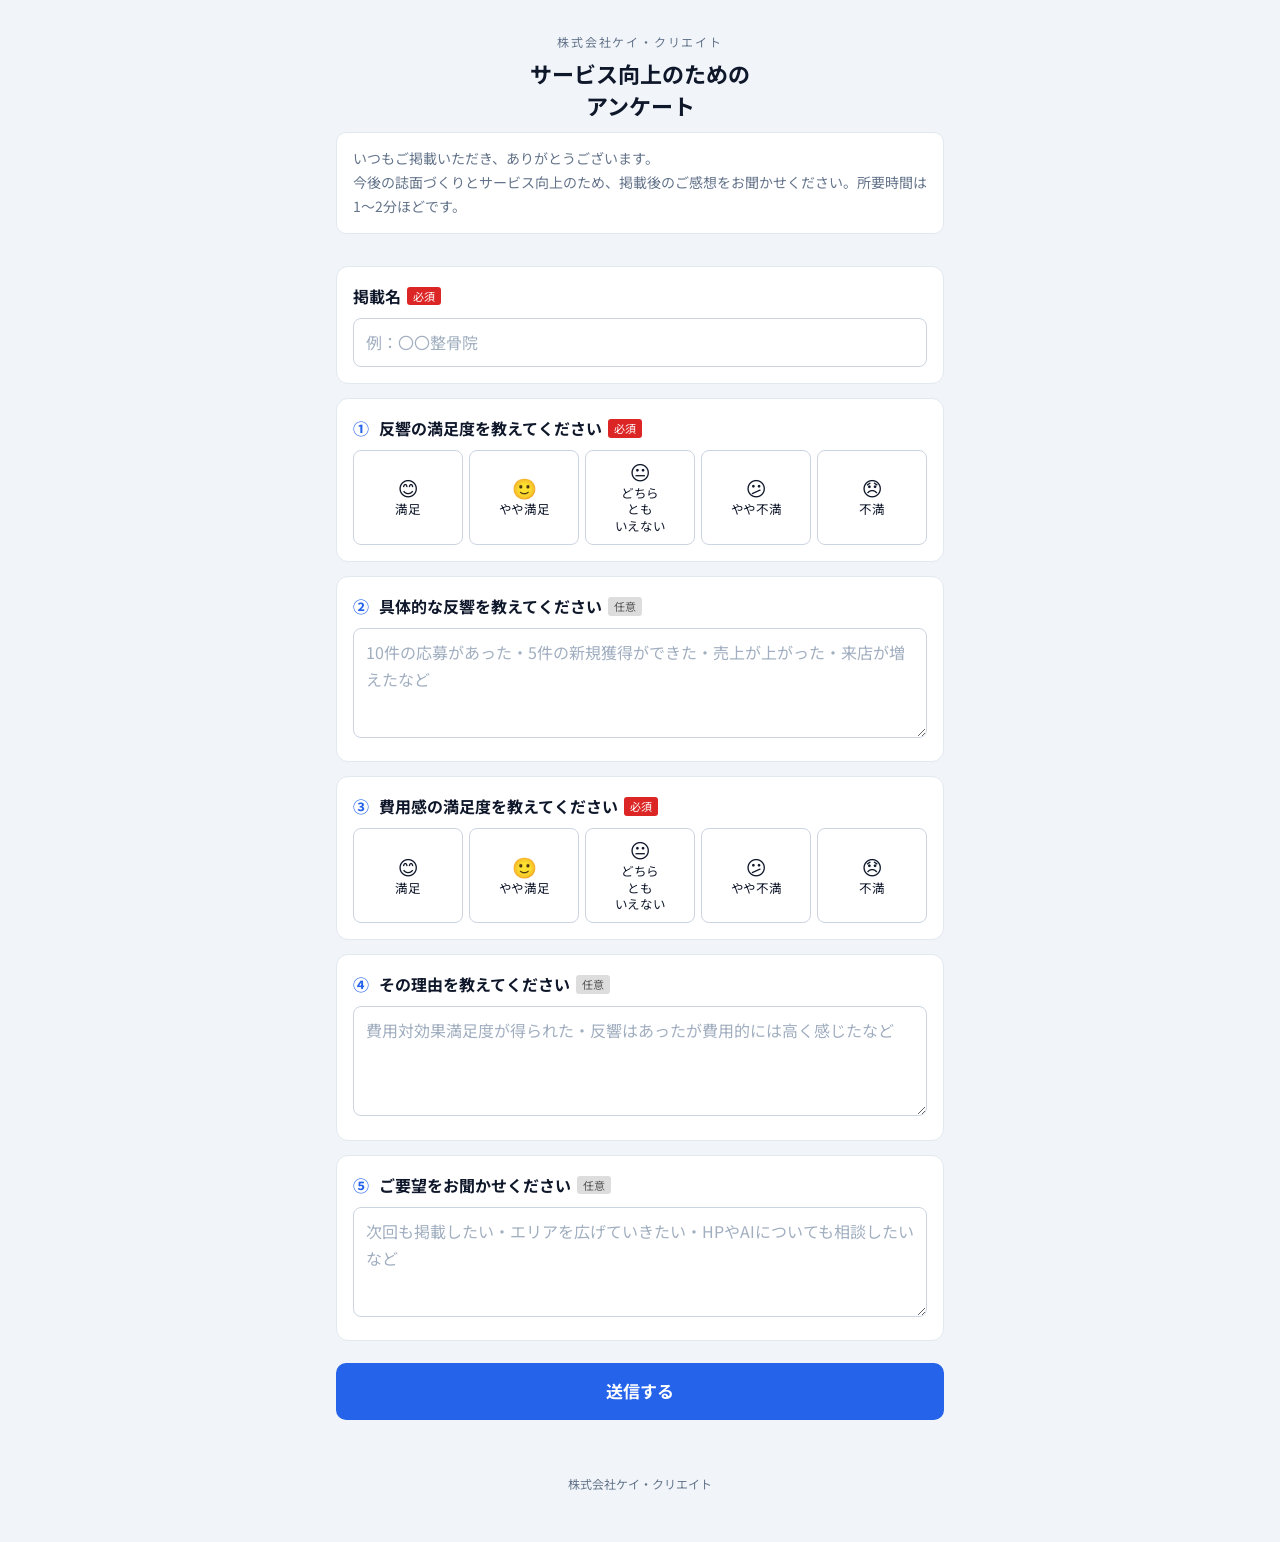
==== docs/index.html @ d119ebaf "反響アンケート（フォーム）と反響事例管理サイト v2 Co-Authored-By: Claude Opus 5.5 <noreply@anthropic.com>" ====
<!doctype html>
<html lang="ja">
<head>
<meta charset="utf-8">
<meta name="viewport" content="width=device-width, initial-scale=1">
<meta name="robots" content="noindex">
<title>サービス向上のためのアンケート｜ケイ・クリエイト</title>
<link rel="preconnect" href="https://fonts.googleapis.com">
<link href="https://fonts.googleapis.com/css2?family=Noto+Sans+JP:wght@400;500;700&display=swap" rel="stylesheet">
<style>
:root{--ink:#0f172a;--sub:#64748b;--line:#e2e8f0;--bg:#f1f5f9;--card:#fff;--accent:#dc2626;--accent2:#2563eb;--ph:#a0aec0}
*{box-sizing:border-box}
body{margin:0;background:var(--bg);color:var(--ink);font-family:"Noto Sans JP",system-ui,-apple-system,"Hiragino Sans","Yu Gothic UI",sans-serif;font-size:16px;line-height:1.7}
.wrap{max-width:640px;margin:0 auto;padding:20px 16px 48px}
header{text-align:center;padding:12px 0 18px}
header .co{font-size:12px;letter-spacing:.15em;color:var(--sub)}
h1{font-size:22px;margin:6px 0 10px;color:var(--ink);line-height:1.45}
.lead{font-size:14px;color:var(--sub);text-align:left;background:var(--card);border-radius:10px;padding:14px 16px;border:1px solid var(--line)}
.q{background:var(--card);border:1px solid var(--line);border-radius:12px;padding:16px;margin-top:14px}
.q label.t{display:block;font-weight:bold;margin-bottom:8px}
.q .n{display:inline-block;min-width:1.6em;color:var(--accent2)}
.req{display:inline-block;font-size:11px;background:var(--accent);color:#fff;border-radius:3px;padding:0 6px;margin-left:6px;vertical-align:2px;font-weight:normal}
.opt{display:inline-block;font-size:11px;background:#ddd;color:#555;border-radius:3px;padding:0 6px;margin-left:6px;vertical-align:2px;font-weight:normal}
input[type=text],textarea{width:100%;font:inherit;border:1px solid #cbd5e1;border-radius:8px;padding:10px 12px;background:#fff;color:var(--ink)}
textarea{min-height:110px;resize:vertical}
input::placeholder,textarea::placeholder{color:var(--ph);opacity:1}
input:focus,textarea:focus{outline:none;border-color:#3b82f6;box-shadow:0 0 0 3px rgba(59,130,246,.15)}
.scale{display:grid;grid-template-columns:repeat(5,1fr);gap:6px}
.scale label{display:flex;flex-direction:column;align-items:center;justify-content:center;text-align:center;border:1px solid #cbd5e1;border-radius:8px;padding:10px 1px;font-size:12.5px;line-height:1.3;letter-spacing:-.03em;word-break:keep-all;cursor:pointer;min-height:64px;background:#fff}
.scale input{position:absolute;opacity:0;pointer-events:none}
.scale label .f{font-size:20px;line-height:1.1;margin-bottom:2px}
.scale label:has(input:checked){background:var(--accent2);border-color:var(--accent2);color:#fff}
.scale label:has(input:focus-visible){outline:2px solid #3b82f6}
.err{color:var(--accent);font-size:13px;margin-top:6px;display:none}
.q.bad .err{display:block}.q.bad{border-color:var(--accent)}
.hp{position:absolute;left:-9999px;width:1px;height:1px;overflow:hidden}
button{width:100%;font:inherit;font-weight:bold;font-size:17px;border:0;border-radius:10px;padding:14px;background:var(--accent2);color:#fff;margin-top:22px;cursor:pointer}
button:disabled{opacity:.6}
.msg{margin-top:12px;color:var(--accent);font-size:14px;text-align:center;min-height:1em}
.done{display:none;text-align:center;background:var(--card);border:1px solid var(--line);border-radius:12px;padding:32px 16px;margin-top:20px}
.done h2{color:var(--ink);font-size:20px;margin:0 0 8px}
footer{text-align:center;font-size:12px;color:var(--sub);margin-top:28px}
@media (max-width:380px){.scale label{font-size:11px}}
</style>
</head>
<body>
<div class="wrap">
  <header>
    <div class="co">株式会社ケイ・クリエイト</div>
    <h1>サービス向上のための<br>アンケート</h1>
    <div class="lead">いつもご掲載いただき、ありがとうございます。<br>今後の誌面づくりとサービス向上のため、掲載後のご感想をお聞かせください。所要時間は1〜2分ほどです。</div>
  </header>

  <form id="f" novalidate>
    <div class="q" data-k="keisai">
      <label class="t" for="keisai">掲載名<span class="req">必須</span></label>
      <input type="text" id="keisai" name="keisai" maxlength="100" autocomplete="organization" placeholder="例：〇〇整骨院">
      <div class="err">掲載名を入力してください</div>
    </div>

    <div class="q" data-k="sat_hankyo">
      <span class="t" style="display:block;font-weight:bold;margin-bottom:8px"><span class="n">①</span>反響の満足度を教えてください<span class="req">必須</span></span>
      <div class="scale" role="radiogroup" aria-label="反響の満足度" data-name="sat_hankyo"></div>
      <div class="err">どれか1つ選んでください</div>
    </div>

    <div class="q">
      <label class="t" for="hankyo"><span class="n">②</span>具体的な反響を教えてください<span class="opt">任意</span></label>
      <textarea id="hankyo" name="hankyo" maxlength="1000" placeholder="10件の応募があった・5件の新規獲得ができた・売上が上がった・来店が増えたなど"></textarea>
    </div>

    <div class="q" data-k="sat_cost">
      <span class="t" style="display:block;font-weight:bold;margin-bottom:8px"><span class="n">③</span>費用感の満足度を教えてください<span class="req">必須</span></span>
      <div class="scale" role="radiogroup" aria-label="費用感の満足度" data-name="sat_cost"></div>
      <div class="err">どれか1つ選んでください</div>
    </div>

    <div class="q">
      <label class="t" for="riyu"><span class="n">④</span>その理由を教えてください<span class="opt">任意</span></label>
      <textarea id="riyu" name="riyu" maxlength="1000" placeholder="費用対効果満足度が得られた・反響はあったが費用的には高く感じたなど"></textarea>
    </div>

    <div class="q">
      <label class="t" for="youbou"><span class="n">⑤</span>ご要望をお聞かせください<span class="opt">任意</span></label>
      <textarea id="youbou" name="youbou" maxlength="1000" placeholder="次回も掲載したい・エリアを広げていきたい・HPやAIについても相談したいなど"></textarea>
    </div>

    <div class="hp" aria-hidden="true"><label>website<input type="text" name="website" tabindex="-1" autocomplete="off"></label></div>
    <button type="submit" id="send">送信する</button>
    <div class="msg" id="msg" role="alert"></div>
  </form>

  <div class="done" id="done">
    <h2>ご協力ありがとうございました</h2>
    <p>いただいたご意見は、今後の誌面づくりとサービス向上に役立てさせていただきます。</p>
  </div>
  <footer>株式会社ケイ・クリエイト</footer>
</div>
<script src="config.js"></script>
<script>
(function () {
  var LEVELS = [[5, '満足', '😊'], [4, 'やや満足', '🙂'], [3, 'どちら<br>とも<br>いえない', '😐'], [2, 'やや不満', '😕'], [1, '不満', '😞']];
  [].forEach.call(document.querySelectorAll('.scale'), function (box) {
    var name = box.dataset.name;
    box.innerHTML = LEVELS.map(function (l) { return '<label><input type="radio" name="' + name + '" value="' + l[0] + '"><span class="f" aria-hidden="true">' + l[2] + '</span><span>' + l[1] + '</span></label>'; }).join('');
  });
  var f = document.getElementById('f'), btn = document.getElementById('send'), msg = document.getElementById('msg');
  function val(n) { var e = f.elements[n]; if (!e) return ''; if (e.length && e[0] && e[0].type === 'radio') { var c = [].filter.call(e, function (x) { return x.checked; })[0]; return c ? c.value : ''; } return e.value.trim(); }
  f.addEventListener('change', function (e) { var q = e.target.closest('.q'); if (q) q.classList.remove('bad'); });
  f.addEventListener('input', function (e) { msg.textContent = ''; var q = e.target.closest('.q'); if (q) q.classList.remove('bad'); });
  f.addEventListener('submit', function (e) {
    e.preventDefault(); msg.textContent = '';
    var data = { keisai: val('keisai'), sat_hankyo: val('sat_hankyo'), hankyo: val('hankyo'), sat_cost: val('sat_cost'), riyu: val('riyu'), youbou: val('youbou'), website: val('website') };
    var bad = null;
    ['keisai', 'sat_hankyo', 'sat_cost'].forEach(function (k) { var q = f.querySelector('.q[data-k="' + k + '"]'); var ng = !data[k]; q.classList.toggle('bad', ng); if (ng && !bad) bad = q; });
    if (bad) { bad.scrollIntoView({ behavior: 'smooth', block: 'center' }); msg.textContent = '入力されていない項目があります'; return; }
    if (!window.API_URL) { msg.textContent = '送信先が設定されていません'; return; }
    btn.disabled = true; btn.textContent = '送信しています…';
    fetch(window.API_URL, { method: 'POST', body: JSON.stringify({ action: 'submit', data: data }) })
      .then(function (r) { return r.json(); })
      .then(function (r) {
        if (r && r.ok) { f.style.display = 'none'; document.getElementById('done').style.display = 'block'; window.scrollTo(0, 0); return; }
        throw new Error(r && r.error || '送信できませんでした');
      })
      .catch(function (err) { msg.textContent = (err && err.message ? err.message : '送信できませんでした') + '。時間をおいてもう一度お試しください。'; btn.disabled = false; btn.textContent = '送信する'; });
  });
})();
</script>
</body>
</html>
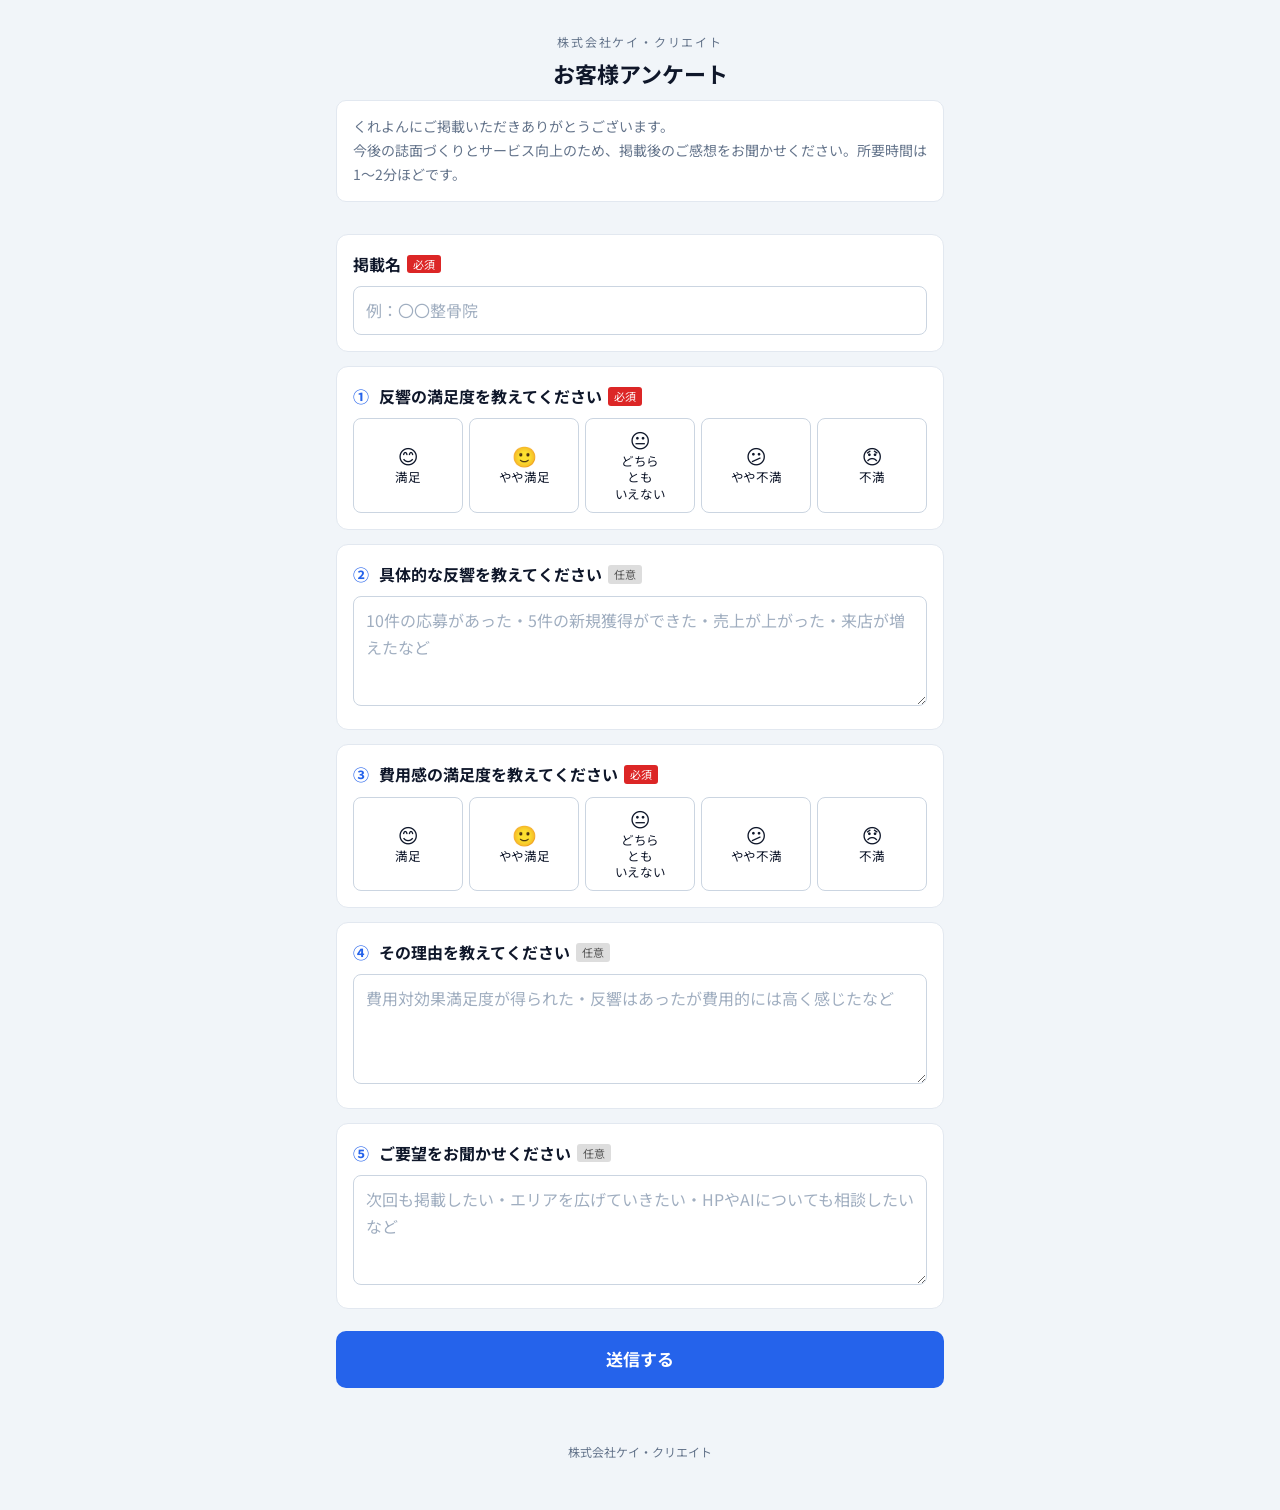
==== commit 76762021: "見出しを「お客様アンケート」・リード文を変更 Co-Authored-By: Claude Opus 5.5 <noreply@anthropic.com>" ====
--- a/docs/index.html
+++ b/docs/index.html
@@ -4,7 +4,7 @@
 <meta charset="utf-8">
 <meta name="viewport" content="width=device-width, initial-scale=1">
 <meta name="robots" content="noindex">
-<title>サービス向上のためのアンケート｜ケイ・クリエイト</title>
+<title>お客様アンケート｜ケイ・クリエイト</title>
 <link rel="preconnect" href="https://fonts.googleapis.com">
 <link href="https://fonts.googleapis.com/css2?family=Noto+Sans+JP:wght@400;500;700&display=swap" rel="stylesheet">
 <style>
@@ -47,8 +47,8 @@
 <div class="wrap">
   <header>
     <div class="co">株式会社ケイ・クリエイト</div>
-    <h1>サービス向上のための<br>アンケート</h1>
-    <div class="lead">いつもご掲載いただき、ありがとうございます。<br>今後の誌面づくりとサービス向上のため、掲載後のご感想をお聞かせください。所要時間は1〜2分ほどです。</div>
+    <h1>お客様アンケート</h1>
+    <div class="lead">くれよんにご掲載いただきありがとうございます。<br>今後の誌面づくりとサービス向上のため、掲載後のご感想をお聞かせください。所要時間は1〜2分ほどです。</div>
   </header>
 
   <form id="f" novalidate>
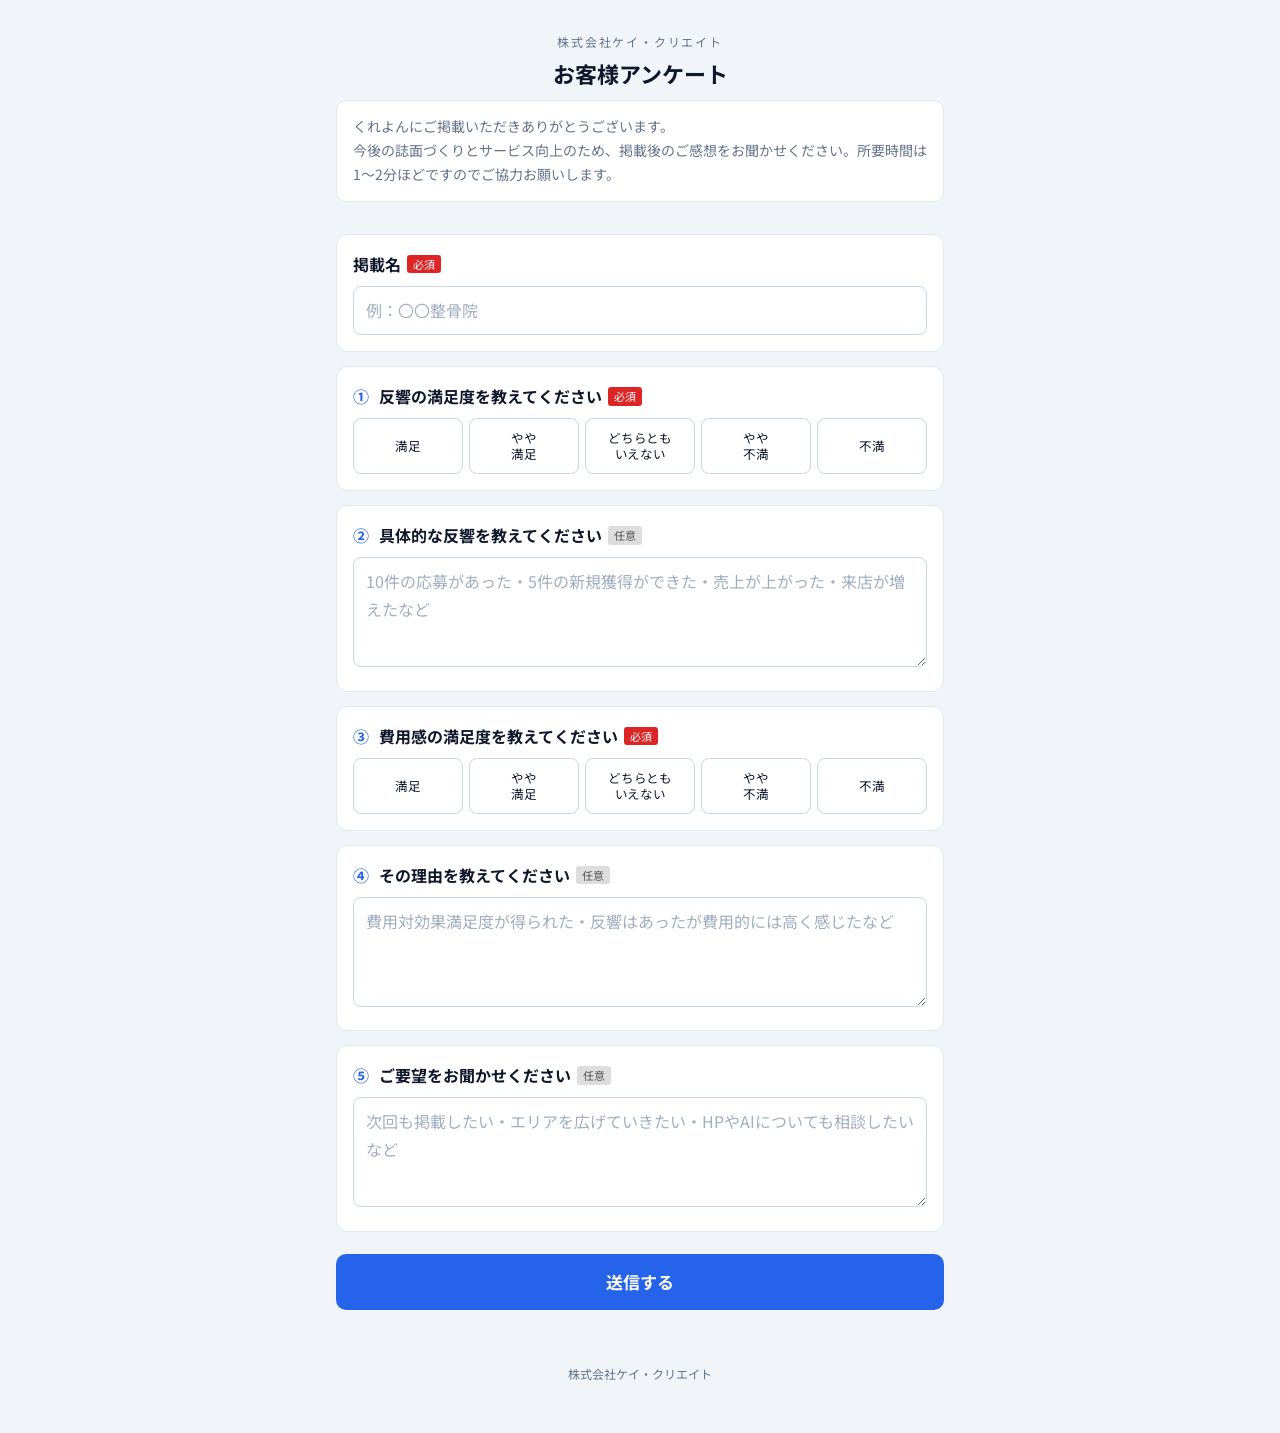
==== commit 6145a33f: "リード文に「ご協力お願いします」・満足度の絵文字を外す Co-Authored-By: Claude Opus 5.5 <noreply@anthropic.com>" ====
--- a/docs/index.html
+++ b/docs/index.html
@@ -26,7 +26,7 @@
 input::placeholder,textarea::placeholder{color:var(--ph);opacity:1}
 input:focus,textarea:focus{outline:none;border-color:#3b82f6;box-shadow:0 0 0 3px rgba(59,130,246,.15)}
 .scale{display:grid;grid-template-columns:repeat(5,1fr);gap:6px}
-.scale label{display:flex;flex-direction:column;align-items:center;justify-content:center;text-align:center;border:1px solid #cbd5e1;border-radius:8px;padding:10px 1px;font-size:12.5px;line-height:1.3;letter-spacing:-.03em;word-break:keep-all;cursor:pointer;min-height:64px;background:#fff}
+.scale label{display:flex;flex-direction:column;align-items:center;justify-content:center;text-align:center;border:1px solid #cbd5e1;border-radius:8px;padding:10px 1px;font-size:12.5px;line-height:1.3;letter-spacing:-.03em;word-break:keep-all;cursor:pointer;min-height:56px;background:#fff}
 .scale input{position:absolute;opacity:0;pointer-events:none}
 .scale label .f{font-size:20px;line-height:1.1;margin-bottom:2px}
 .scale label:has(input:checked){background:var(--accent2);border-color:var(--accent2);color:#fff}
@@ -48,7 +48,7 @@
   <header>
     <div class="co">株式会社ケイ・クリエイト</div>
     <h1>お客様アンケート</h1>
-    <div class="lead">くれよんにご掲載いただきありがとうございます。<br>今後の誌面づくりとサービス向上のため、掲載後のご感想をお聞かせください。所要時間は1〜2分ほどです。</div>
+    <div class="lead">くれよんにご掲載いただきありがとうございます。<br>今後の誌面づくりとサービス向上のため、掲載後のご感想をお聞かせください。所要時間は1〜2分ほどですのでご協力お願いします。</div>
   </header>
 
   <form id="f" novalidate>
@@ -99,10 +99,10 @@
 <script src="config.js"></script>
 <script>
 (function () {
-  var LEVELS = [[5, '満足', '😊'], [4, 'やや満足', '🙂'], [3, 'どちら<br>とも<br>いえない', '😐'], [2, 'やや不満', '😕'], [1, '不満', '😞']];
+  var LEVELS = [[5, '満足'], [4, 'やや<br>満足'], [3, 'どちらとも<br>いえない'], [2, 'やや<br>不満'], [1, '不満']];
   [].forEach.call(document.querySelectorAll('.scale'), function (box) {
     var name = box.dataset.name;
-    box.innerHTML = LEVELS.map(function (l) { return '<label><input type="radio" name="' + name + '" value="' + l[0] + '"><span class="f" aria-hidden="true">' + l[2] + '</span><span>' + l[1] + '</span></label>'; }).join('');
+    box.innerHTML = LEVELS.map(function (l) { return '<label><input type="radio" name="' + name + '" value="' + l[0] + '"><span>' + l[1] + '</span></label>'; }).join('');
   });
   var f = document.getElementById('f'), btn = document.getElementById('send'), msg = document.getElementById('msg');
   function val(n) { var e = f.elements[n]; if (!e) return ''; if (e.length && e[0] && e[0].type === 'radio') { var c = [].filter.call(e, function (x) { return x.checked; })[0]; return c ? c.value : ''; } return e.value.trim(); }
